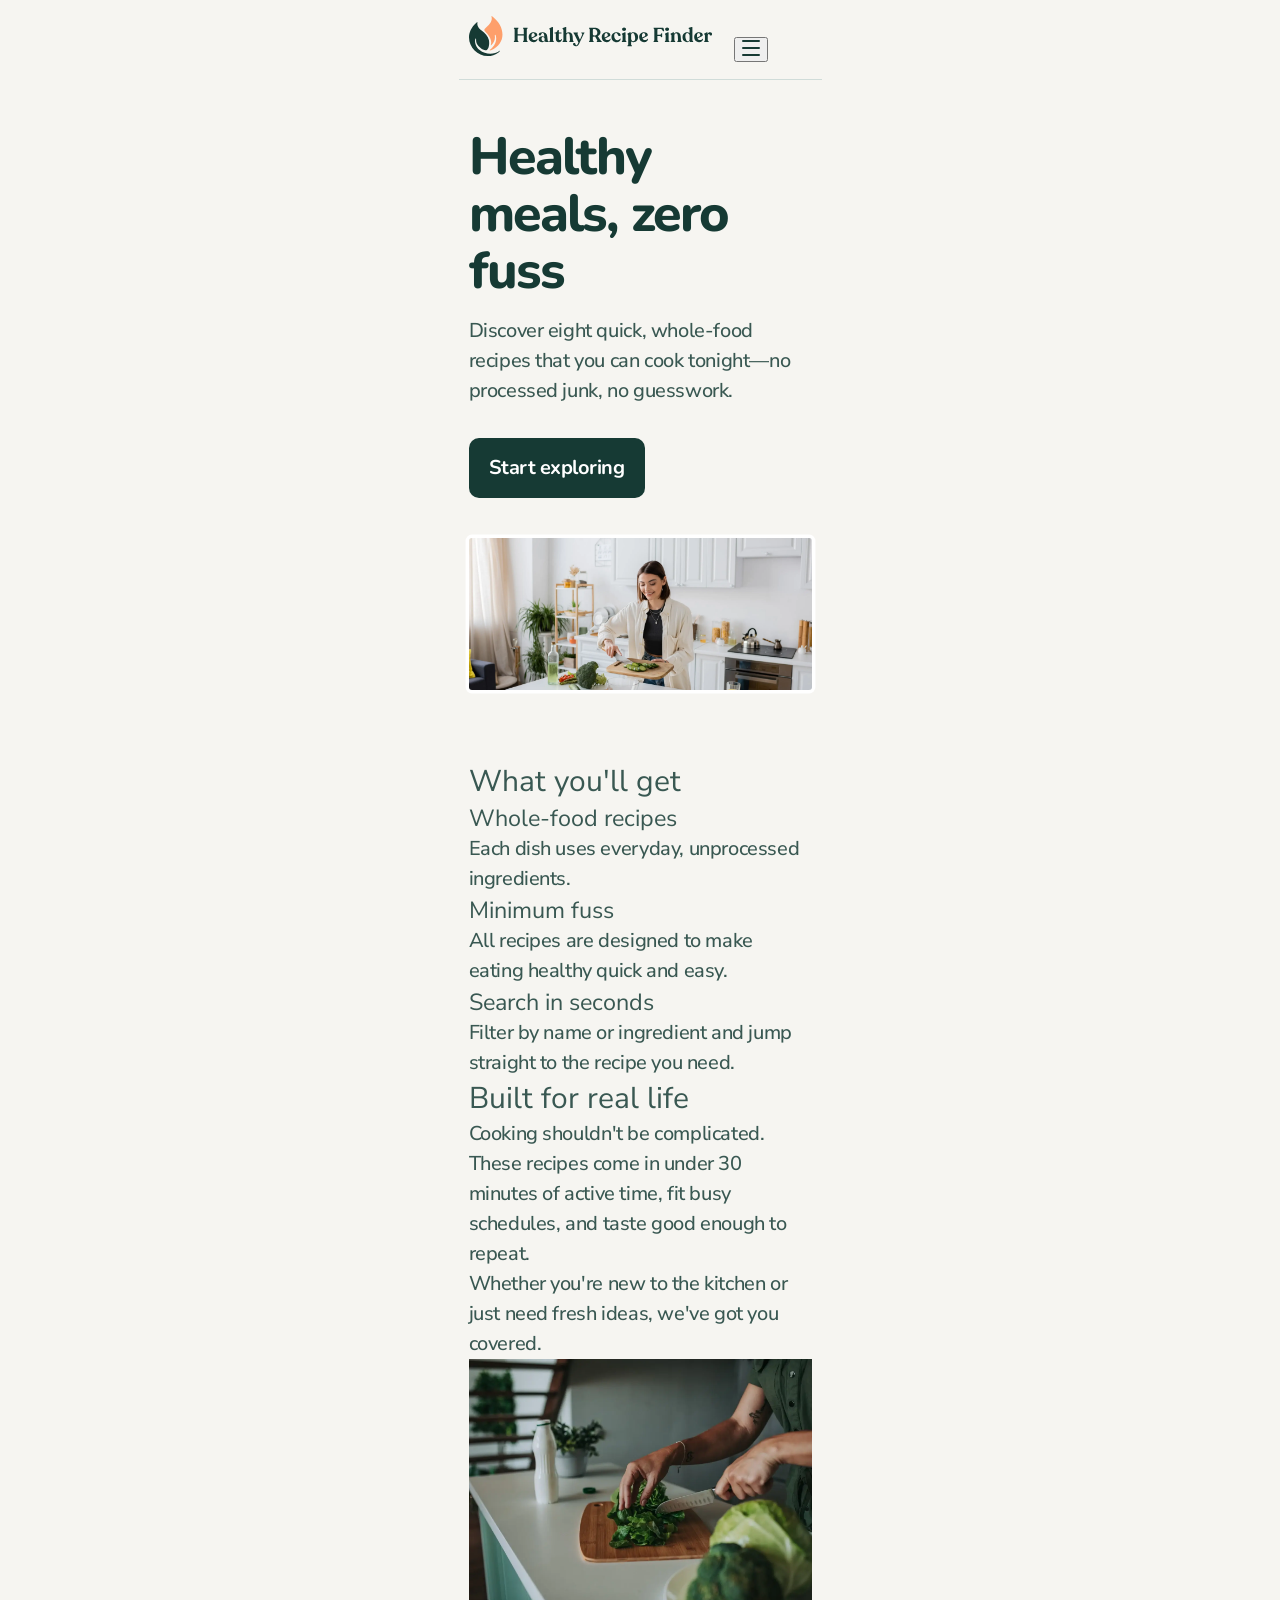
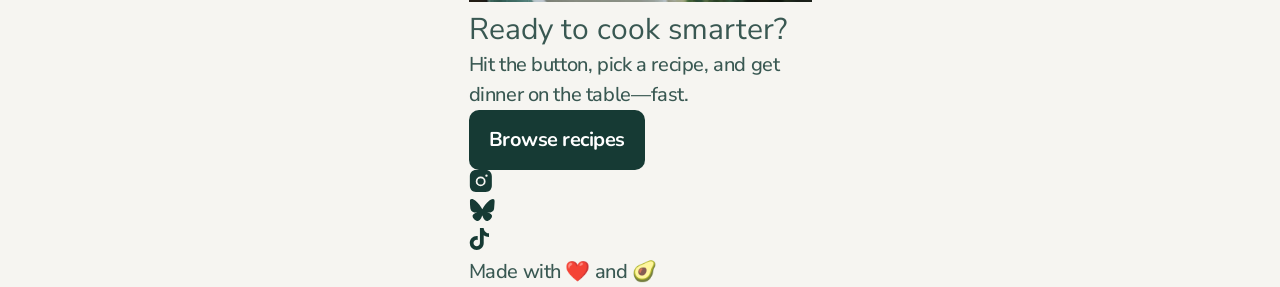
==== index.html @ 2959f1b9 "Initial commit" ====
<!doctype html>
<html lang="en">
  <head>
    <meta charset="UTF-8" />
    <meta name="viewport" content="width=device-width, initial-scale=1.0" />

    <link
      rel="icon"
      type="image/png"
      sizes="32x32"
      href="./assets/images/favicon-32x32.png"
    />
<link rel="preconnect" href="https://fonts.googleapis.com">
<link rel="preconnect" href="https://fonts.gstatic.com" crossorigin>
<link href="https://fonts.googleapis.com/css2?family=Nunito+Sans:ital,opsz,wght@0,6..12,200..1000;1,6..12,200..1000&family=Nunito:ital,wght@0,200..1000;1,200..1000&display=swap" rel="stylesheet">
    <title>Frontend Mentor | Recipe finder website</title>
    <link rel="stylesheet" href="./assets/css/main.css">
  </head>
  <body class="nunito-sans">
    <header class="container">
      <img src="./assets/images/logo.svg" alt="logo" />
      <button>
        <img src="./assets/images/icon-hamburger-menu.svg" alt="menu" />
      </button>
    </header>

    <main>
      <section class="container hero">
        <div>
          <h1 class="nunito">Healthy meals, zero fuss</h1>

          <p>
            Discover eight quick, whole-food recipes that you can cook
            tonight—no processed junk, no guesswork.
          </p>

          <a href="./recipes.html#allrecipes" class="btn nunito">Start exploring</a>
        </div>

        <img
          src="./assets/images/image-home-hero-large.webp"
          alt="hero-image"
          width="343"
        />
      </section>

      <section class="container">
        <h2>What you'll get</h2>

        <ul>
          <li>
            <h3>Whole-food recipes</h3>
            <p>Each dish uses everyday, unprocessed ingredients.</p>
          </li>

          <li>
            <h3>Minimum fuss</h3>
            <p>
              All recipes are designed to make eating healthy quick and easy.
            </p>
          </li>

          <li>
            <h3>Search in seconds</h3>
            <p>
              Filter by name or ingredient and jump straight to the recipe you
              need.
            </p>
          </li>
        </ul>
      </section>

      <section class="container">
        <div>
          <h2>Built for real life</h2>

          <p>
            Cooking shouldn't be complicated. These recipes come in under
            <span>30 minutes</span> of active time, fit busy schedules, and
            taste good enough to repeat.
          </p>

          <p>
            Whether you're new to the kitchen or just need fresh ideas, we've
            got you covered.
          </p>
        </div>

        <img
          src="./assets/images/image-home-real-life-large.webp"
          alt=""
          width="343"
        />
      </section>

      <section class="container">
        <h2>Ready to cook smarter?</h2>

        <p>Hit the button, pick a recipe, and get dinner on the table—fast.</p>

        <a href="./recipes.html#allrecipes" class="btn nunito">Browse recipes</a>
      </section>
    </main>
    <footer class="container">
      <ul>
        <li>
          <a href="#"
            ><img src="./assets/images/icon-instagram.svg" alt="icon"
          /></a>
        </li>
        <li>
          <a href="#"
            ><img src="./assets/images/icon-bluesky.svg" alt="icon"
          /></a>
        </li>
        <li>
          <a href="#"
            ><img src="./assets/images/icon-tiktok.svg" alt="icon"
          /></a>
        </li>
      </ul>
      <p>Made with ❤️ and 🥑</p>
    </footer>
  </body>
</html>
---- assets/css/main.css ----
:root {
    --neutral-600: #395852;
    --neutral-100: #F6F5F1;
    --neutral-900: #163A34;
    --neutral-300: #D0DCD9;
--neutral-0: #fff;
}

/* #region Скидання стилів */
* {
    margin: 0;
    box-sizing: border-box;
}

ul,
ol {
    padding: 0;
    list-style: none;
}

a {
    text-decoration: none;
    color: inherit;
    font-family: inherit;
}

h1,
h2,
h3,
h4,
h5,
h6 {
    font-weight: 400;
}

/* #endregion */
.nunito {
    font-family: "Nunito", sans-serif;
    font-optical-sizing: auto;
    font-weight: 600;
    font-style: normal;
}


.nunito-sans {
    font-family: "Nunito Sans", sans-serif;
    font-optical-sizing: auto;
    font-weight: 500;
    font-style: normal;
    font-variation-settings:
        "wdth" 100,
        "YTLC" 500;
}

.container {
    max-width: 363px;
    margin-inline: auto;
    padding-inline: 10px;
}

body {
    color: var(--neutral-600);
    background-color: var(--neutral-100);
    font-size: 20px;
}
header{
    padding-block: 16px;
}
main {
    .hero {
        padding-block-start: 48px;
        border-top: 1px solid var(--neutral-300);
        margin-block-end: 64px;
        div{
            margin-block-end: 40px;
        }
        h1 {
            font-weight: 800;
            font-size: 52px;
            line-height: 110%;
            /* or 57px */
            letter-spacing: -2px;
            color: var(--neutral-900);
            margin-block-end: 16px;
        }

        p {
            margin-block-end: 32px;
        }

        &>img {
            background: var(--neutral-0);
            box-shadow: 0px 0px 0px 3.45px var(--neutral-0);
            border-radius: 3px;
        }
    }
}

p {

    line-height: 150%;
    letter-spacing: -0.4px;
    color: var(--neutral-600);
}

a.btn {
    font-weight: 700;
    line-height: 140%;
    text-align: center;
    letter-spacing: -0.5px;
    color: var(--neutral-0);
    display: inline-block;
    padding-inline: 10px;
    align-content: center;
    min-width: 176px;
    max-width: 100%;
    height: 60px;
    background: var(--neutral-900);
    border-radius: 10px;

}
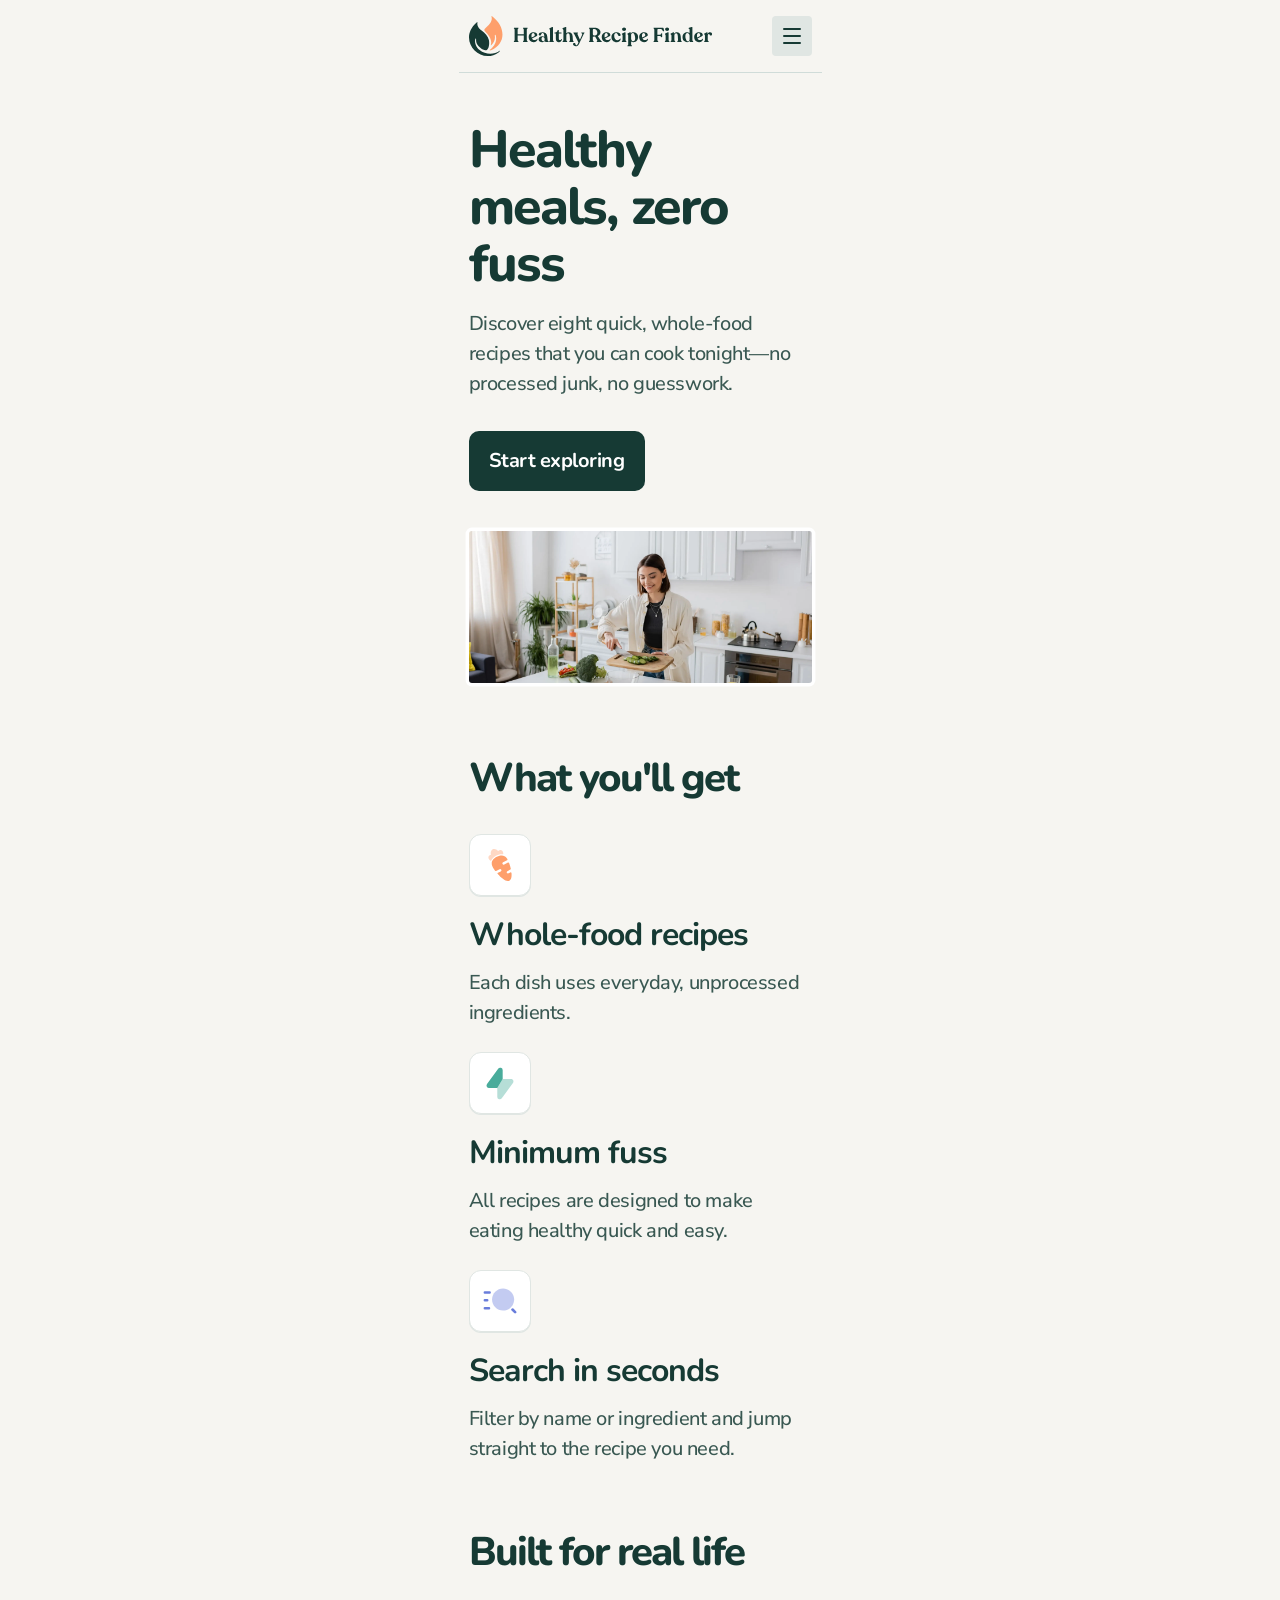
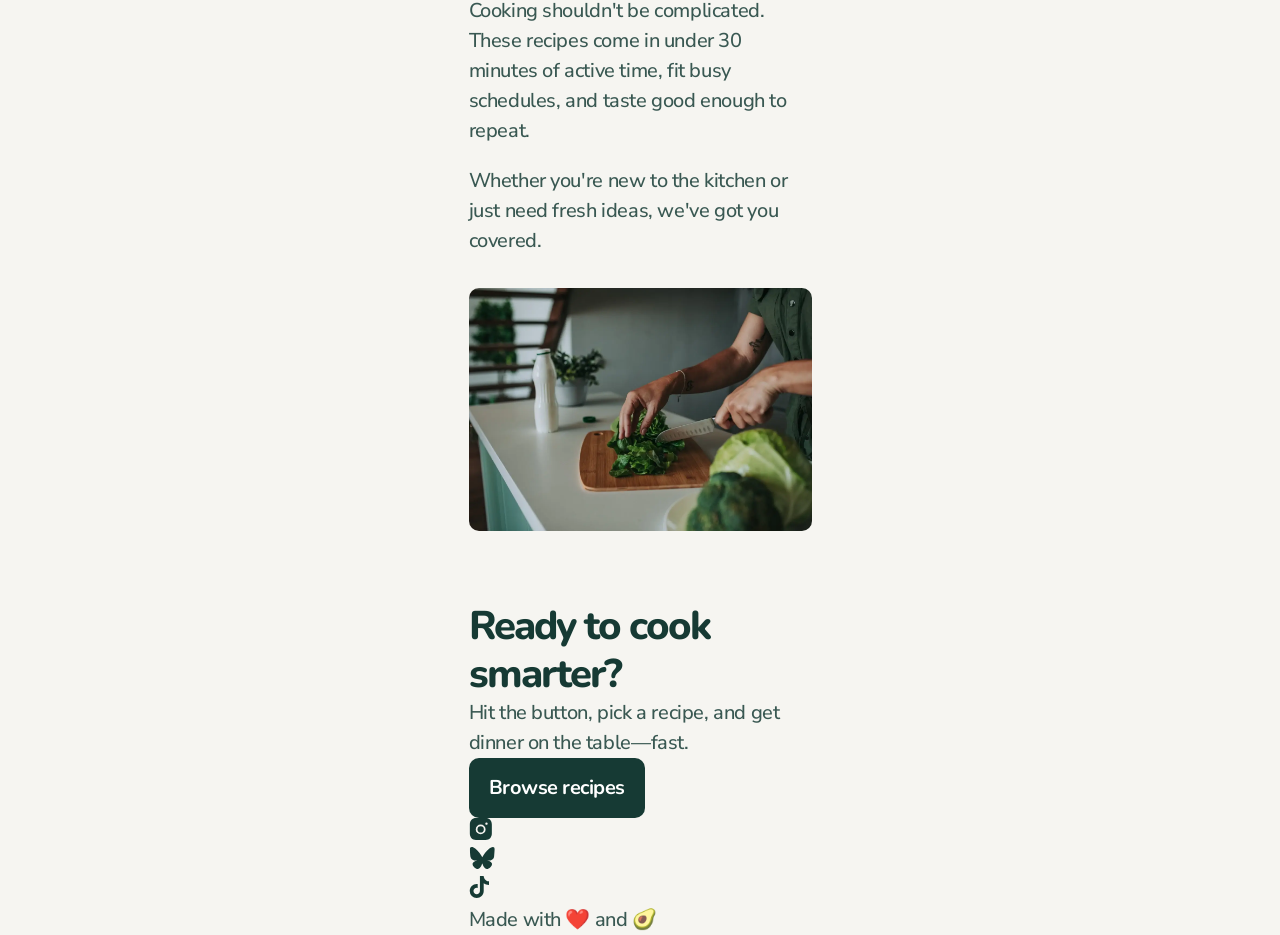
==== commit dab84e0b: "Style first page" ====
--- a/index.html
+++ b/index.html
@@ -18,7 +18,7 @@
   </head>
   <body class="nunito-sans">
     <header class="container">
-      <img src="./assets/images/logo.svg" alt="logo" />
+      <img src="./assets/images/logo.svg" alt="logo" class="logo"/>
       <button>
         <img src="./assets/images/icon-hamburger-menu.svg" alt="menu" />
       </button>
@@ -44,24 +44,24 @@
         />
       </section>
 
-      <section class="container">
-        <h2>What you'll get</h2>
+      <section class="container features">
+        <h2 class="nunito">What you'll get</h2>
 
         <ul>
           <li>
-            <h3>Whole-food recipes</h3>
+            <h3 class="nunito">Whole-food recipes</h3>
             <p>Each dish uses everyday, unprocessed ingredients.</p>
           </li>
 
           <li>
-            <h3>Minimum fuss</h3>
+            <h3 class="nunito">Minimum fuss</h3>
             <p>
               All recipes are designed to make eating healthy quick and easy.
             </p>
           </li>
 
           <li>
-            <h3>Search in seconds</h3>
+            <h3 class="nunito">Search in seconds</h3>
             <p>
               Filter by name or ingredient and jump straight to the recipe you
               need.
@@ -70,9 +70,9 @@
         </ul>
       </section>
 
-      <section class="container">
+      <section class="container built">
         <div>
-          <h2>Built for real life</h2>
+          <h2 class="nunito">Built for real life</h2>
 
           <p>
             Cooking shouldn't be complicated. These recipes come in under
@@ -94,7 +94,7 @@
       </section>
 
       <section class="container">
-        <h2>Ready to cook smarter?</h2>
+        <h2 class="nunito">Ready to cook smarter?</h2>
 
         <p>Hit the button, pick a recipe, and get dinner on the table—fast.</p>
 
--- a/assets/css/main.css
+++ b/assets/css/main.css
@@ -3,7 +3,8 @@
     --neutral-100: #F6F5F1;
     --neutral-900: #163A34;
     --neutral-300: #D0DCD9;
---neutral-0: #fff;
+    --neutral-0: #fff;
+    --neutral-200: #E0E6E3;
 }
 
 /* #region Скидання стилів */
@@ -31,6 +32,13 @@
 h5,
 h6 {
     font-weight: 400;
+}
+
+button {
+    border: none;
+    cursor: pointer;
+    background-color: transparent;
+    padding: 0;
 }
 
 /* #endregion */
@@ -63,17 +71,34 @@
     background-color: var(--neutral-100);
     font-size: 20px;
 }
-header{
+
+header {
     padding-block: 16px;
-}
+    display: flex;
+    justify-content: space-between;
+    align-items: center;
+
+    button {
+        display: flex;
+        justify-content: center;
+        align-items: center;
+        width: 40px;
+        height: 40px;
+        background: var(--neutral-200);
+        border-radius: 4px;
+    }
+}
+
 main {
     .hero {
         padding-block-start: 48px;
         border-top: 1px solid var(--neutral-300);
         margin-block-end: 64px;
-        div{
+
+        div {
             margin-block-end: 40px;
         }
+
         h1 {
             font-weight: 800;
             font-size: 52px;
@@ -94,10 +119,94 @@
             border-radius: 3px;
         }
     }
+
+    .features {
+        margin-block-end: 64px;
+
+        h2 {
+            margin-block-end: 32px;
+        }
+
+        ul {
+            display: flex;
+            flex-direction: column;
+            row-gap: 24px;
+            column-gap: 32px;
+        }
+
+        li {
+            min-height: 194px;
+            display: flex;
+            flex-direction: column;
+            justify-content: end;
+            position: relative;
+            padding-block-start: 80px;
+
+            &::before {
+                content: "";
+                width: 60px;
+                height: 60px;
+                background-color: var(--neutral-0);
+                border-radius: 12px;
+                position: absolute;
+                top: 0;
+                left: 0;
+                background-repeat: no-repeat;
+                background-position: center;
+                border: 1px solid var(--neutral-200);
+                box-shadow: 0px 1px 0px var(--neutral-200);
+                border-radius: 12px;
+            }
+
+            &:nth-child(1)::before {
+                content: '';
+                background-image: url(/assets/images/icon-whole-food-recipes.svg);
+            }
+
+            &:nth-child(2)::before {
+                content: '';
+                background-image: url(/assets/images/icon-minimum-fuss.svg);
+            }
+
+            &:nth-child(3)::before {
+                content: '';
+                background-image: url(/assets/images/icon-search-in-seconds.svg);
+            }
+        }
+
+        h3 {
+            font-weight: 700;
+            font-size: 32px;
+            line-height: 130%;
+            letter-spacing: -1px;
+            color: var(--neutral-900);
+            margin-block-end: 12px;
+        }
+    }
+
+    h2 {
+        font-weight: 800 !important;
+        font-size: 40px;
+        line-height: 120%;
+        letter-spacing: -2px;
+        color: var(--neutral-900);
+    }
+
+    .built {
+        margin-block-end: 64px;
+        div {
+            margin-block-end: 32px;
+            display: flex;
+            flex-direction: column;
+            row-gap: 20px;
+        }
+        img{
+            border-radius: 10px;
+        }
+    }
 }
 
 p {
-
     line-height: 150%;
     letter-spacing: -0.4px;
     color: var(--neutral-600);
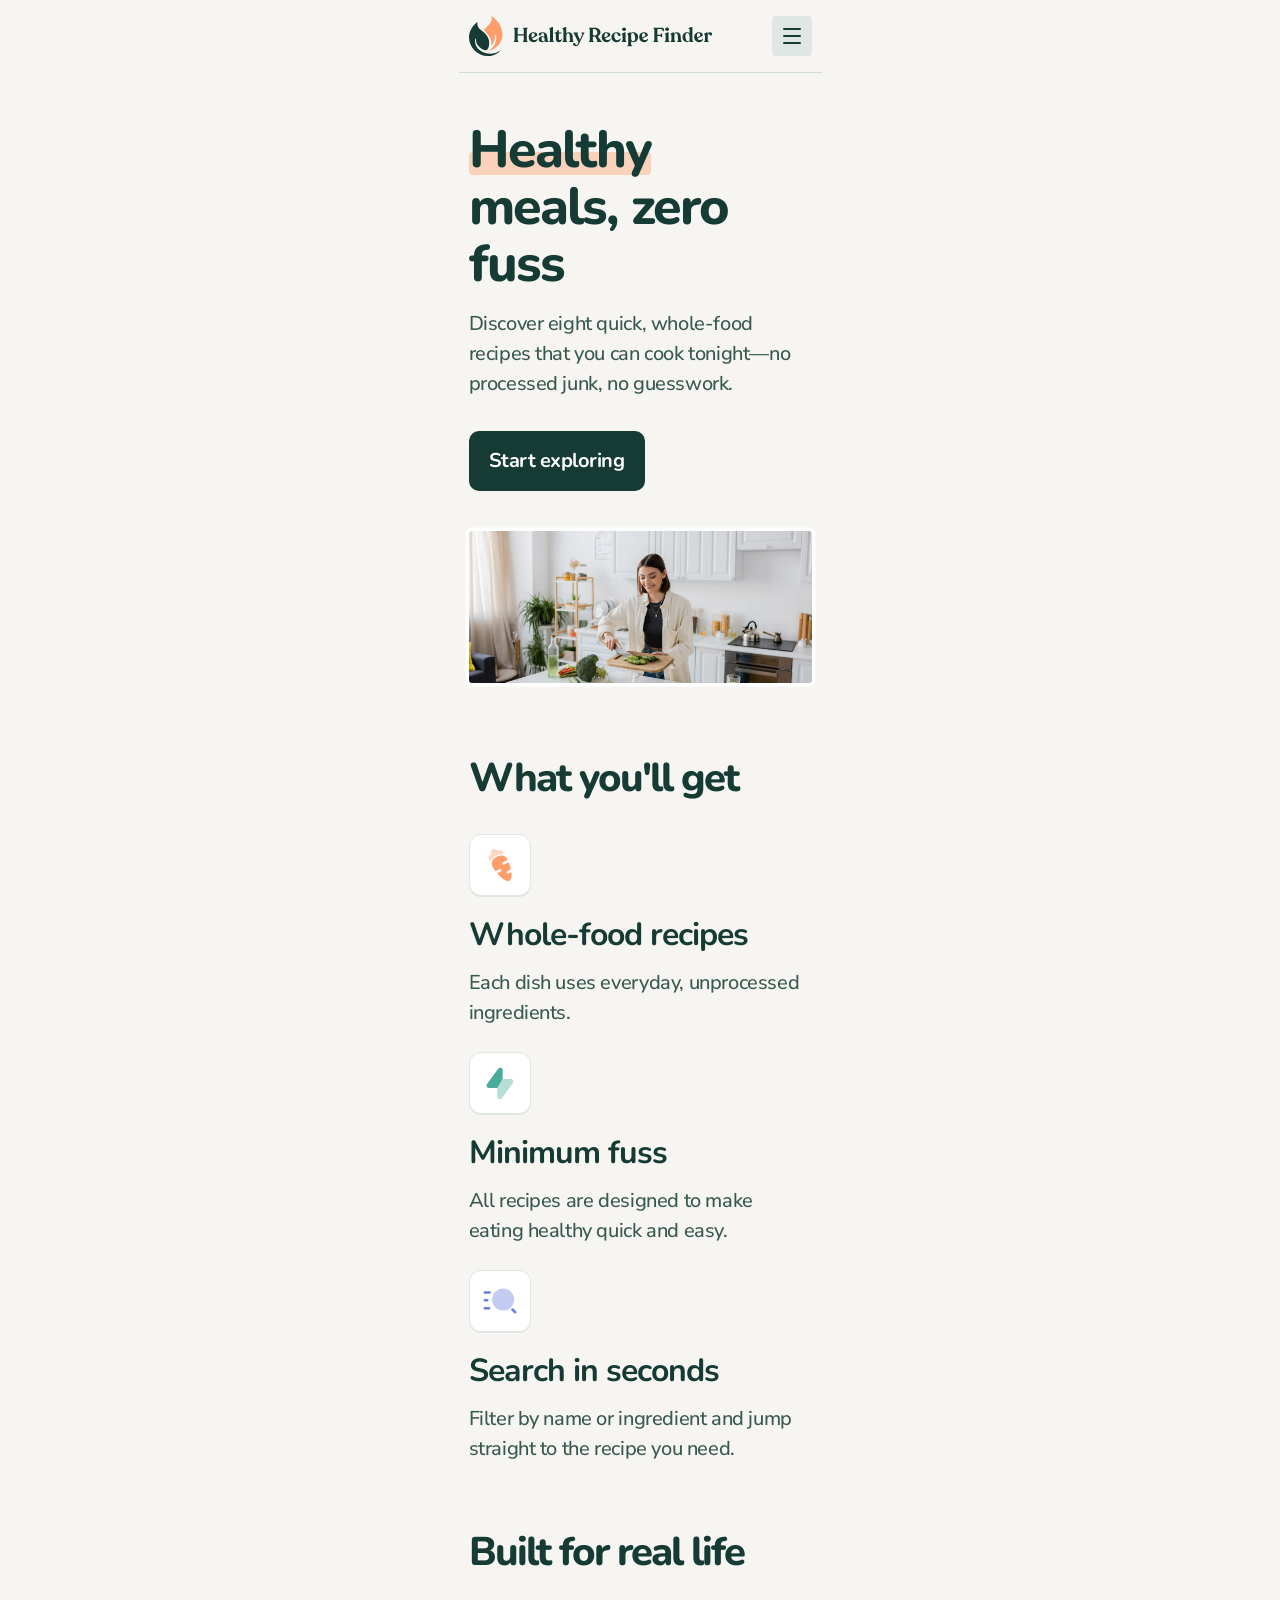
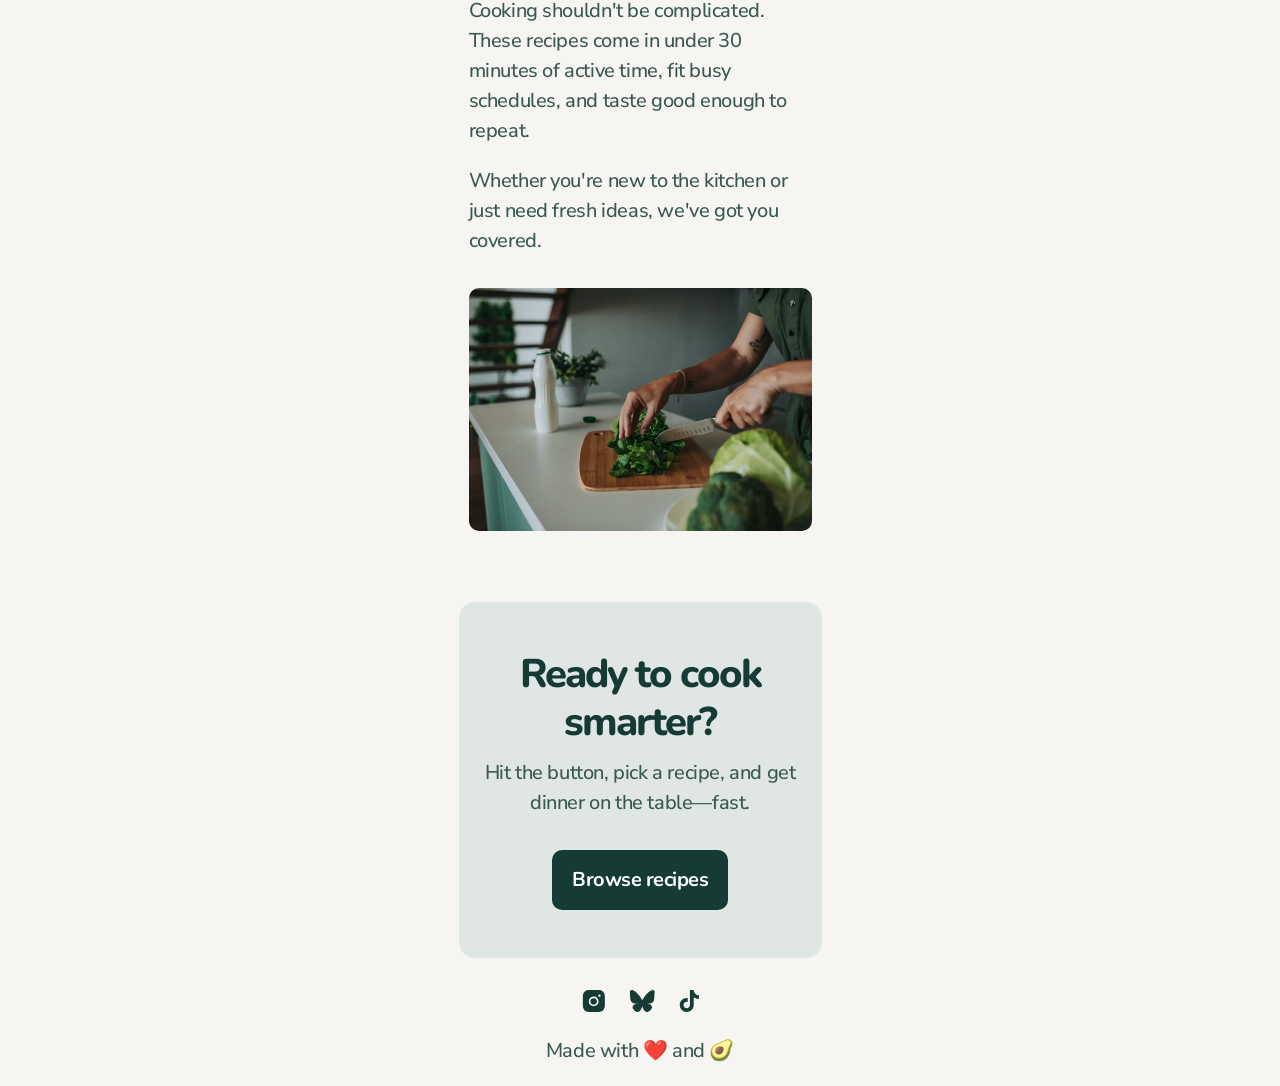
==== commit 76264b44: "Mobile main page" ====
--- a/index.html
+++ b/index.html
@@ -10,15 +10,18 @@
       sizes="32x32"
       href="./assets/images/favicon-32x32.png"
     />
-<link rel="preconnect" href="https://fonts.googleapis.com">
-<link rel="preconnect" href="https://fonts.gstatic.com" crossorigin>
-<link href="https://fonts.googleapis.com/css2?family=Nunito+Sans:ital,opsz,wght@0,6..12,200..1000;1,6..12,200..1000&family=Nunito:ital,wght@0,200..1000;1,200..1000&display=swap" rel="stylesheet">
+    <link rel="preconnect" href="https://fonts.googleapis.com" />
+    <link rel="preconnect" href="https://fonts.gstatic.com" crossorigin />
+    <link
+      href="https://fonts.googleapis.com/css2?family=Nunito+Sans:ital,opsz,wght@0,6..12,200..1000;1,6..12,200..1000&family=Nunito:ital,wght@0,200..1000;1,200..1000&display=swap"
+      rel="stylesheet"
+    />
     <title>Frontend Mentor | Recipe finder website</title>
-    <link rel="stylesheet" href="./assets/css/main.css">
+    <link rel="stylesheet" href="./assets/css/main.css" />
   </head>
   <body class="nunito-sans">
     <header class="container">
-      <img src="./assets/images/logo.svg" alt="logo" class="logo"/>
+      <img src="./assets/images/logo.svg" alt="logo" class="logo" />
       <button>
         <img src="./assets/images/icon-hamburger-menu.svg" alt="menu" />
       </button>
@@ -27,14 +30,16 @@
     <main>
       <section class="container hero">
         <div>
-          <h1 class="nunito">Healthy meals, zero fuss</h1>
+          <h1 class="nunito"><span>Healthy</span> meals, zero fuss</h1>
 
           <p>
             Discover eight quick, whole-food recipes that you can cook
             tonight—no processed junk, no guesswork.
           </p>
 
-          <a href="./recipes.html#allrecipes" class="btn nunito">Start exploring</a>
+          <a href="./recipes.html#allrecipes" class="btn nunito"
+            >Start exploring</a
+          >
         </div>
 
         <img
@@ -93,12 +98,18 @@
         />
       </section>
 
-      <section class="container">
-        <h2 class="nunito">Ready to cook smarter?</h2>
+      <section class="container last-section">
+        <div>
+          <h2 class="nunito">Ready to cook smarter?</h2>
 
-        <p>Hit the button, pick a recipe, and get dinner on the table—fast.</p>
+          <p>
+            Hit the button, pick a recipe, and get dinner on the table—fast.
+          </p>
+        </div>
 
-        <a href="./recipes.html#allrecipes" class="btn nunito">Browse recipes</a>
+        <a href="./recipes.html#allrecipes" class="btn nunito"
+          >Browse recipes</a
+        >
       </section>
     </main>
     <footer class="container">
--- a/assets/css/main.css
+++ b/assets/css/main.css
@@ -2,9 +2,11 @@
     --neutral-600: #395852;
     --neutral-100: #F6F5F1;
     --neutral-900: #163A34;
+    --neutral-800: #395852;
     --neutral-300: #D0DCD9;
     --neutral-0: #fff;
     --neutral-200: #E0E6E3;
+    --orange-500: #FE9F6B;
 }
 
 /* #region Скидання стилів */
@@ -60,6 +62,39 @@
         "YTLC" 500;
 }
 
+p {
+    line-height: 150%;
+    letter-spacing: -0.4px;
+    color: var(--neutral-600);
+}
+
+a.btn {
+    font-weight: 700;
+    line-height: 140%;
+    text-align: center;
+    letter-spacing: -0.5px;
+    color: var(--neutral-0);
+    display: inline-block;
+    padding-inline: 10px;
+    align-content: center;
+    min-width: 176px;
+    max-width: 100%;
+    height: 60px;
+    background: var(--neutral-900);
+    border-radius: 10px;
+    transition: all 0.3s ease;
+
+    &:hover {
+        background-color: var(--neutral-800);
+
+    }
+
+    &:focus {
+        border: 3px solid var(--neutral-0);
+        outline: 3px solid var(--neutral-900);
+    }
+}
+
 .container {
     max-width: 363px;
     margin-inline: auto;
@@ -86,6 +121,16 @@
         height: 40px;
         background: var(--neutral-200);
         border-radius: 4px;
+        transition: all 0.3s ease;
+
+        &:hover {
+            scale: 1.05;
+            rotate: 5deg;
+        }
+            &:focus {
+        border: 3px solid var(--neutral-0);
+        outline: 3px solid var(--neutral-900);
+    }
     }
 }
 
@@ -107,6 +152,23 @@
             letter-spacing: -2px;
             color: var(--neutral-900);
             margin-block-end: 16px;
+
+            span {
+                position: relative;
+            }
+
+            span::before {
+                content: "";
+                position: absolute;
+                left: 0;
+                right: 0;
+                bottom: 10px;
+                height: 23px;
+                background: var(--orange-500);
+                z-index: -1;
+                opacity: 40%;
+                border-radius: 4px;
+            }
         }
 
         p {
@@ -156,6 +218,7 @@
                 border: 1px solid var(--neutral-200);
                 box-shadow: 0px 1px 0px var(--neutral-200);
                 border-radius: 12px;
+
             }
 
             &:nth-child(1)::before {
@@ -194,37 +257,70 @@
 
     .built {
         margin-block-end: 64px;
+
         div {
             margin-block-end: 32px;
             display: flex;
             flex-direction: column;
             row-gap: 20px;
         }
-        img{
+
+        img {
             border-radius: 10px;
         }
     }
-}
-
-p {
-    line-height: 150%;
-    letter-spacing: -0.4px;
-    color: var(--neutral-600);
-}
-
-a.btn {
-    font-weight: 700;
-    line-height: 140%;
-    text-align: center;
-    letter-spacing: -0.5px;
-    color: var(--neutral-0);
-    display: inline-block;
-    padding-inline: 10px;
-    align-content: center;
-    min-width: 176px;
-    max-width: 100%;
-    height: 60px;
-    background: var(--neutral-900);
-    border-radius: 10px;
+
+    .last-section {
+        display: flex;
+        flex-direction: column;
+        align-items: center;
+        text-align: center;
+        justify-content: center;
+        gap: 32px;
+        padding: 48px 16px;
+        min-height: 353px;
+        background: var(--neutral-200);
+        border-radius: 16px;
+
+        h2 {
+            margin-block-end: 12px;
+        }
+
+    }
+}
+
+footer {
+    display: flex;
+    flex-direction: column;
+    row-gap: 24px;
+    align-items: center;
+    padding-block: 32px 20px;
+
+    ul {
+        display: flex;
+        justify-content: center;
+        align-items: center;
+        gap: 24px;
+
+        li {
+            min-height: 22px;
+            line-height: 0;
+            
+        }
+
+        a {
+            font-size: 0;
+            transition: all 0.3s ease;
+            display: block;
+            &:hover {
+                opacity: 0.7;
+            }
+            &:focus {
+                outline: 2px solid var(--neutral-900);
+                border: 2px solid transparent;
+                border-radius: 4px;
+            }
+        }
+    }
 
 }
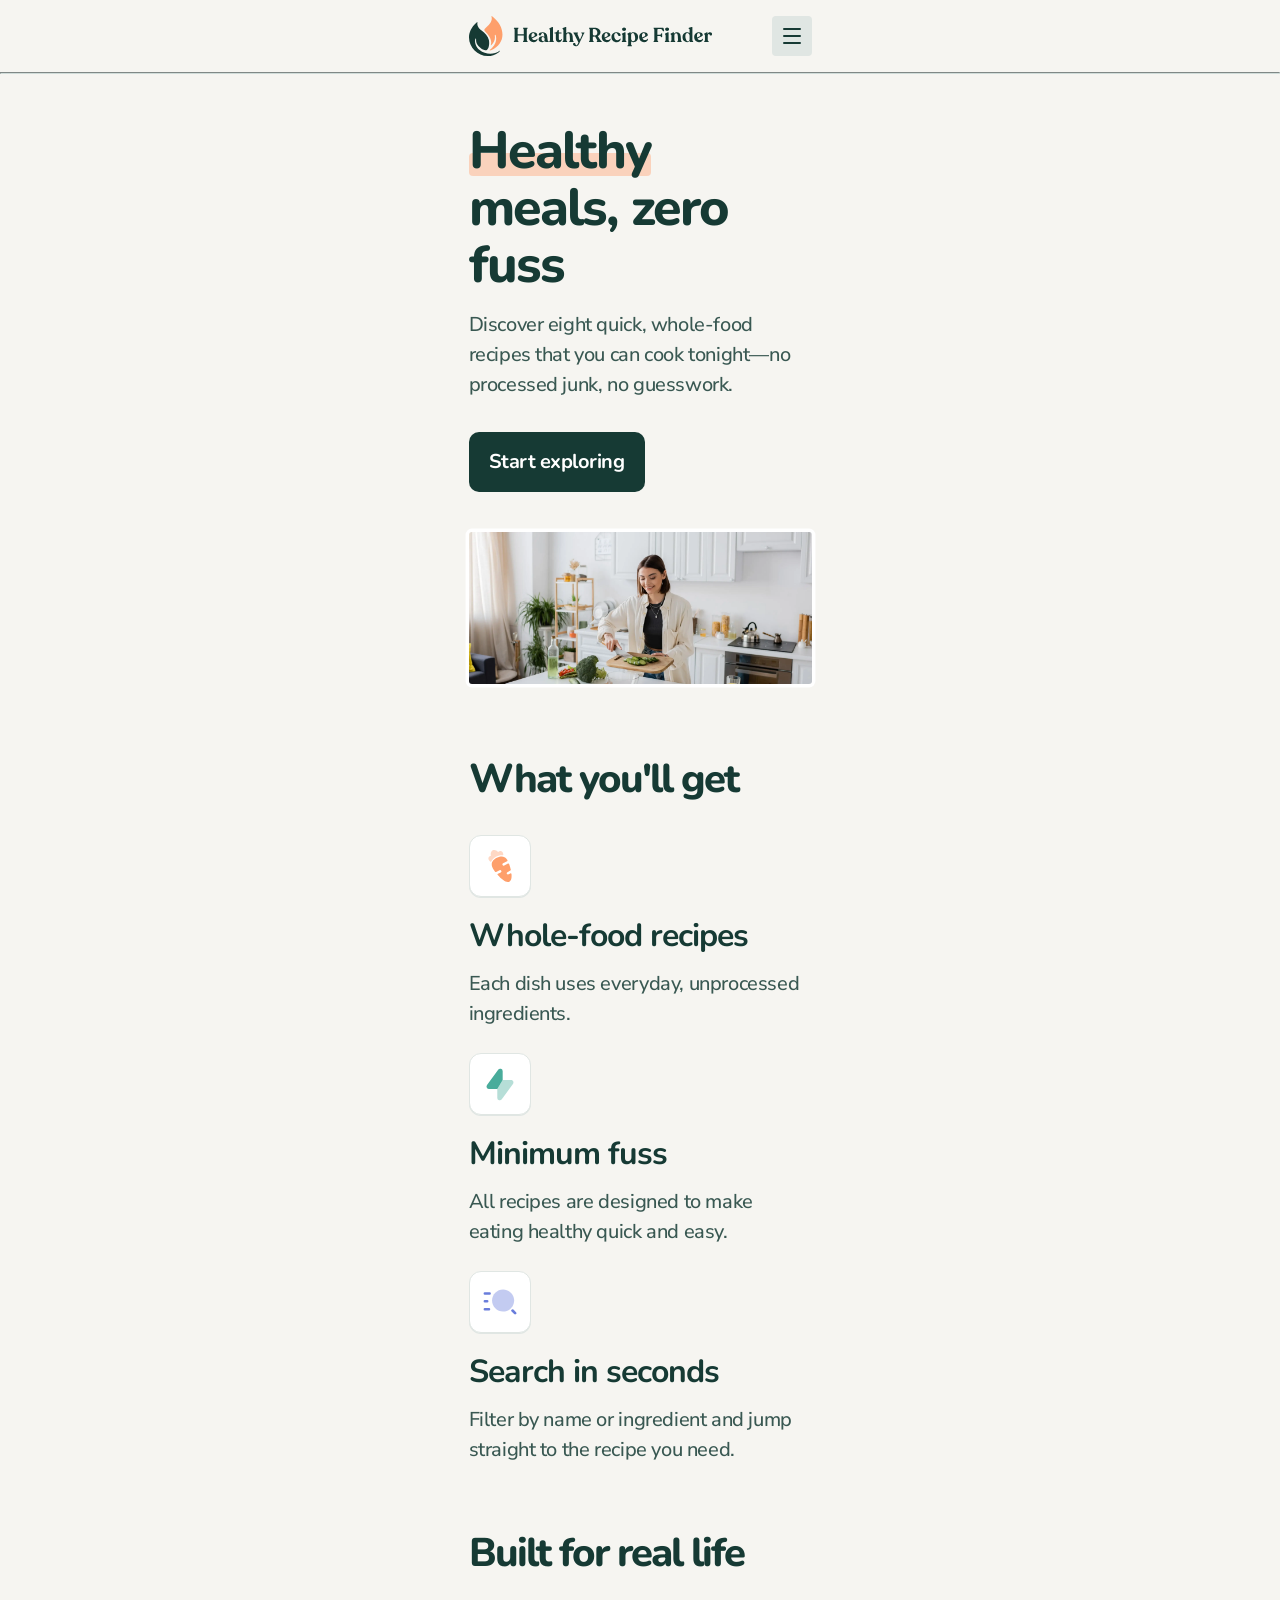
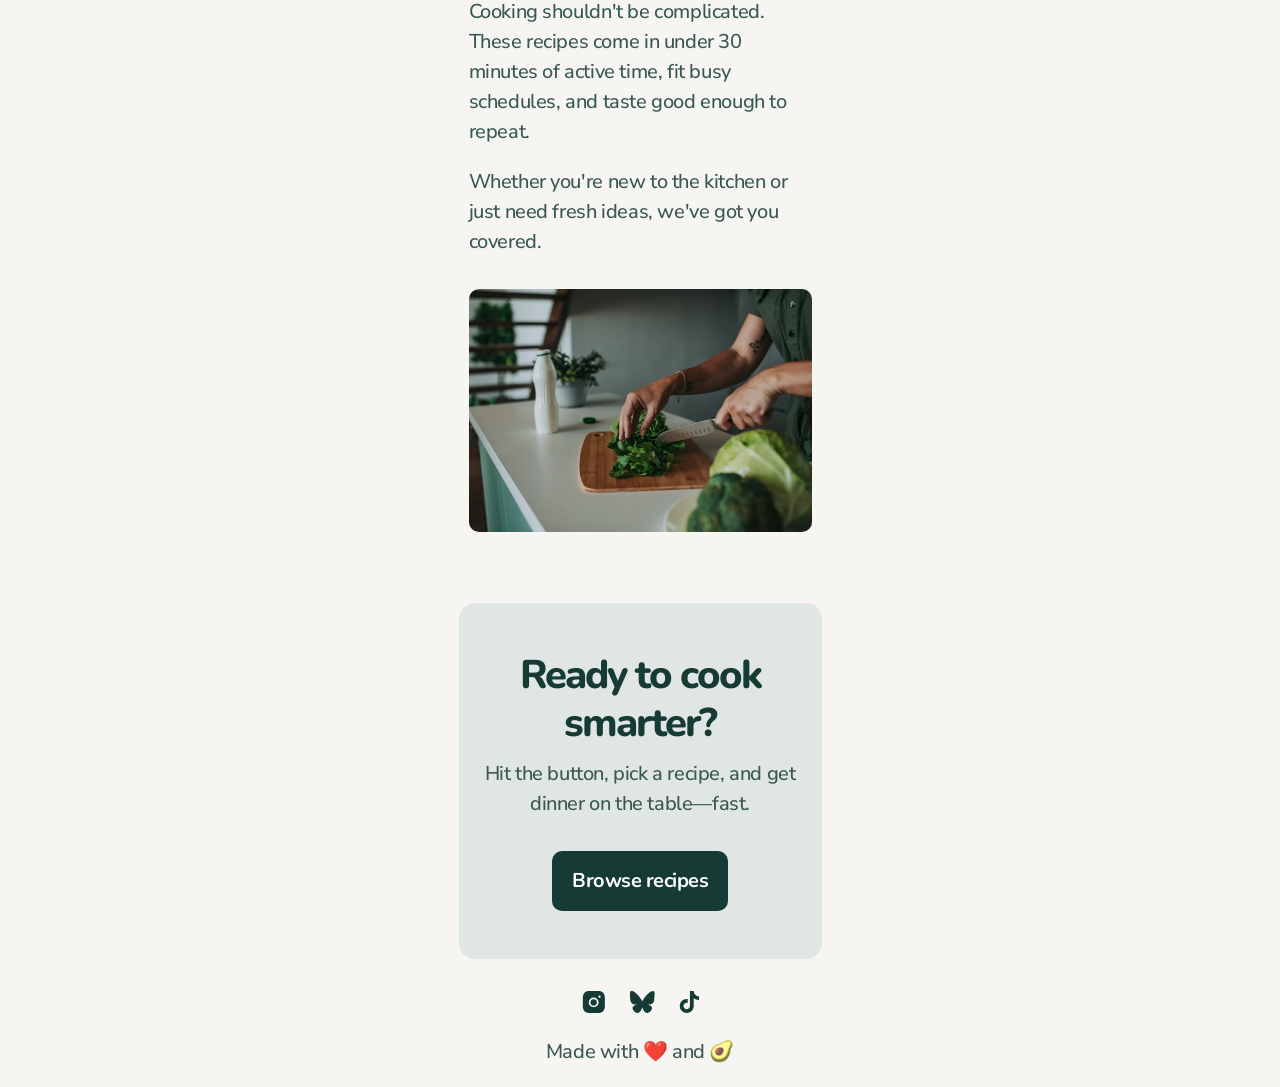
==== commit d1234e5a: "page about" ====
--- a/index.html
+++ b/index.html
@@ -19,14 +19,14 @@
     <title>Frontend Mentor | Recipe finder website</title>
     <link rel="stylesheet" href="./assets/css/main.css" />
   </head>
-  <body class="nunito-sans">
+  <body class="nunito-sans main-page">
     <header class="container">
       <img src="./assets/images/logo.svg" alt="logo" class="logo" />
       <button>
         <img src="./assets/images/icon-hamburger-menu.svg" alt="menu" />
       </button>
     </header>
-
+    <hr>
     <main>
       <section class="container hero">
         <div>
--- a/assets/css/main.css
+++ b/assets/css/main.css
@@ -101,6 +101,11 @@
     padding-inline: 10px;
 }
 
+hr {
+    border-color: var(--neutral-300);
+    margin: 0;
+}
+
 body {
     color: var(--neutral-600);
     background-color: var(--neutral-100);
@@ -112,6 +117,7 @@
     display: flex;
     justify-content: space-between;
     align-items: center;
+
 
     button {
         display: flex;
@@ -127,17 +133,18 @@
             scale: 1.05;
             rotate: 5deg;
         }
-            &:focus {
-        border: 3px solid var(--neutral-0);
-        outline: 3px solid var(--neutral-900);
-    }
-    }
-}
-
-main {
+
+        &:focus {
+            border: 3px solid var(--neutral-0);
+            outline: 3px solid var(--neutral-900);
+        }
+    }
+}
+
+.main-page main {
     .hero {
         padding-block-start: 48px;
-        border-top: 1px solid var(--neutral-300);
+
         margin-block-end: 64px;
 
         div {
@@ -247,13 +254,7 @@
         }
     }
 
-    h2 {
-        font-weight: 800 !important;
-        font-size: 40px;
-        line-height: 120%;
-        letter-spacing: -2px;
-        color: var(--neutral-900);
-    }
+
 
     .built {
         margin-block-end: 64px;
@@ -270,22 +271,163 @@
         }
     }
 
-    .last-section {
+
+}
+
+h2 {
+    font-weight: 800 !important;
+    font-size: 40px;
+    line-height: 120%;
+    letter-spacing: -2px;
+    color: var(--neutral-900);
+}
+
+.last-section {
+    display: flex;
+    flex-direction: column;
+    align-items: center;
+    text-align: center;
+    justify-content: center;
+    gap: 32px;
+    padding: 48px 16px;
+    min-height: 353px;
+    background: var(--neutral-200);
+    border-radius: 16px;
+
+    h2 {
+        margin-block-end: 12px;
+    }
+
+}
+
+.about-page main {
+    section {
+        padding-block: 48px;
+    }
+
+    .hero {
+        padding-block-end: 64px;
         display: flex;
         flex-direction: column;
-        align-items: center;
-        text-align: center;
         justify-content: center;
-        gap: 32px;
-        padding: 48px 16px;
-        min-height: 353px;
-        background: var(--neutral-200);
-        border-radius: 16px;
-
+        align-items: flex-start;
+        row-gap: 40px;
+        column-gap: 64px;
+
+        img {
+            border-radius: 11px;
+        }
+
+        hgroup {
+            margin-block-end: 24px;
+        }
+
+        h1 {
+            text-align: center;
+            align-items: center;
+            padding: 2px 6px;
+            width: fit-content;
+            background: var(--orange-500);
+            border-radius: 6px;
+            font-weight: 700;
+            font-size: 20px;
+            line-height: 140%;
+            letter-spacing: -0.5px;
+            color: var(--neutral-900);
+            margin-block-end: 26px;
+        }
+
+        h1+p {
+            font-weight: 800;
+            font-size: 40px;
+            line-height: 120%;
+
+            letter-spacing: -2px;
+            color: var(--neutral-900)
+        }
+
+        div p:not(:last-child) {
+            margin-bottom: 16px;
+        }
+    }
+
+    .exist,
+    .food {
         h2 {
+            margin-block-end: 40px;
+        }
+
+        ul {
+            display: flex;
+            flex-direction: column;
+            row-gap: 24px;
+        }
+
+        li {
+            padding-inline-start: 52px;
+            position: relative;
+
+            &::before {
+                content: "";
+                background-image: url(../images/icon-bullet-point.svg);
+                width: 32px;
+                height: 32px;
+                position: absolute;
+                top: 0;
+                left: 0;
+                background-repeat: no-repeat;
+                background-position: center center;
+            }
+        }
+
+        h3 {
+            font-weight: 700;
+            font-size: 24px;
+            line-height: 130%;
+            letter-spacing: -1px;
+            color: var(--neutral-900);
             margin-block-end: 12px;
         }
-
+    }
+
+    .beyond {
+        div{
+            margin-block-end: 32px;
+        }
+        h2 {
+            margin-block-end: 20px;
+        }
+
+        p {
+            margin-bottom: 12px;
+        }
+
+        ul {
+            display: flex;
+            flex-direction: column;
+            row-gap: 12px;
+            li {
+                padding-inline-start: 30px;
+                line-height: 150%;
+                letter-spacing: -0.4px;
+            position: relative;
+
+            &::before {
+                content: "";
+                background-color: var(--neutral-800);
+                border-radius: 50%;
+                width: 8px;
+                height: 8px;
+                position: absolute;
+                top: 0;
+                left: 0;
+                transform: translate(150%, 150%);
+                }
+            }
+        }
+        img{
+            border-radius: 11px;
+        }
     }
 }
 
@@ -305,16 +447,17 @@
         li {
             min-height: 22px;
             line-height: 0;
-            
         }
 
         a {
             font-size: 0;
             transition: all 0.3s ease;
             display: block;
+
             &:hover {
                 opacity: 0.7;
             }
+
             &:focus {
                 outline: 2px solid var(--neutral-900);
                 border: 2px solid transparent;
